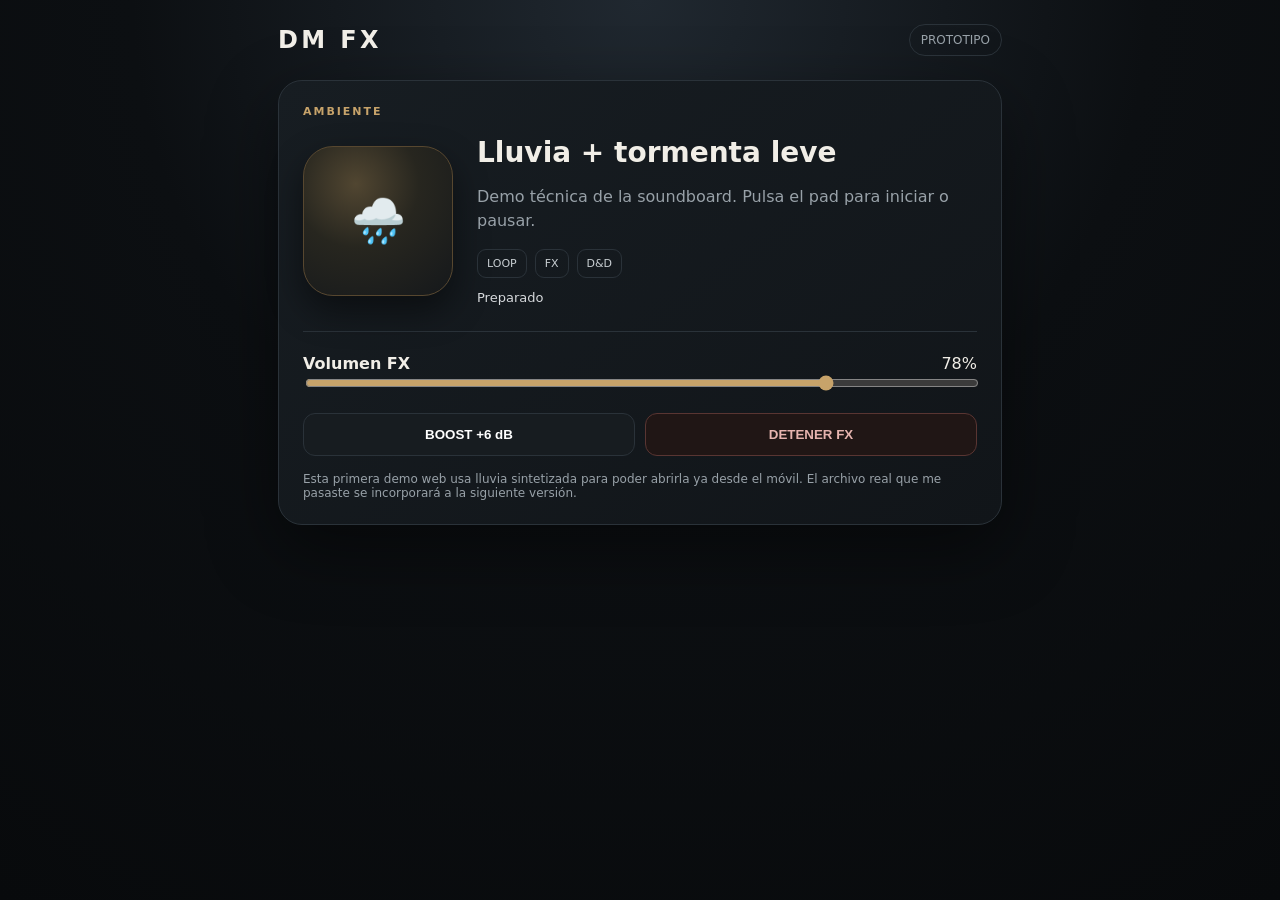
==== dmfx-demo/index.html @ 9a493b98 "Add DM FX mobile demo" ====
<!doctype html><html lang="es"><head><meta charset="utf-8"><meta name="viewport" content="width=device-width,initial-scale=1,viewport-fit=cover"><meta name="theme-color" content="#0c0f12"><title>DM FX</title><style>:root{--bg:#0c0f12;--panel:#161b20;--line:#2a3239;--text:#f1eee7;--muted:#98a1a8;--gold:#c7a36a}*{box-sizing:border-box}body{margin:0;background:radial-gradient(circle at top,#202830 0,#0c0f12 46%,#080a0c 100%);color:var(--text);font-family:Inter,system-ui,-apple-system,Segoe UI,sans-serif;min-height:100vh}.wrap{max-width:760px;margin:auto;padding:24px 18px 40px}.top{display:flex;justify-content:space-between;align-items:center;margin-bottom:24px}.brand{font-weight:900;letter-spacing:.14em;font-size:24px}.badge{border:1px solid var(--line);padding:8px 11px;border-radius:999px;color:var(--muted);font-size:12px}.card{background:linear-gradient(145deg,#171d22,#111519);border:1px solid var(--line);border-radius:24px;padding:24px;box-shadow:0 24px 70px #0007}.eyebrow{font-size:11px;letter-spacing:.18em;color:var(--gold);font-weight:800}.grid{display:grid;grid-template-columns:150px 1fr;gap:24px;align-items:center;margin-top:18px}.pad{width:150px;height:150px;border-radius:30px;border:1px solid #57472f;background:radial-gradient(circle at 35% 25%,#514631,#27261f 43%,#15181b 100%);color:white;font-size:44px;cursor:pointer;box-shadow:0 15px 35px #0007}.pad.playing{outline:4px solid #c7a36a22;border-color:var(--gold)}h1{font-size:28px;margin:0 0 8px}p{color:var(--muted);line-height:1.5}.tags{display:flex;gap:8px;flex-wrap:wrap}.tag{font-size:11px;padding:7px 9px;border:1px solid var(--line);border-radius:9px;color:#c7cdd1}.controls{margin-top:26px;border-top:1px solid var(--line);padding-top:22px}.row{display:flex;justify-content:space-between;align-items:center;gap:14px}.range{width:100%;accent-color:var(--gold)}.btns{display:flex;gap:10px;margin-top:18px}.btn{flex:1;padding:13px;border-radius:12px;border:1px solid var(--line);background:#171c20;color:white;font-weight:800}.btn.on{border-color:var(--gold);color:#f3d9ac}.stop{border-color:#593532;background:#201615;color:#e6b4af}.note{margin-top:16px;color:var(--muted);font-size:12px}.status{color:#d6d9dc;font-size:13px;margin-top:12px}@media(max-width:560px){.grid{grid-template-columns:1fr;text-align:center}.pad{margin:auto}.tags{justify-content:center}.top{align-items:flex-start;gap:10px}.brand{font-size:20px}}</style></head><body><div class="wrap"><div class="top"><div class="brand">DM FX</div><div class="badge">PROTOTIPO</div></div><section class="card"><div class="eyebrow">AMBIENTE</div><div class="grid"><button id="pad" class="pad">🌧️</button><div><h1>Lluvia + tormenta leve</h1><p>Demo técnica de la soundboard. Pulsa el pad para iniciar o pausar.</p><div class="tags"><span class="tag">LOOP</span><span class="tag">FX</span><span class="tag">D&D</span></div><div id="status" class="status">Preparado</div></div></div><div class="controls"><div class="row"><strong>Volumen FX</strong><span id="vtxt">78%</span></div><input id="vol" class="range" type="range" min="0" max="100" value="78"><div class="btns"><button id="boost" class="btn">BOOST +6 dB</button><button id="stop" class="btn stop">DETENER FX</button></div></div><div class="note">Esta primera demo web usa lluvia sintetizada para poder abrirla ya desde el móvil. El archivo real que me pasaste se incorporará a la siguiente versión.</div></section></div><script>let ctx,noise,gain,filter,rumble,timer,playing=false,boosted=false;const pad=document.getElementById('pad'),vol=document.getElementById('vol'),vtxt=document.getElementById('vtxt'),boost=document.getElementById('boost'),stop=document.getElementById('stop'),status=document.getElementById('status');function setup(){if(ctx)return;ctx=new (window.AudioContext||window.webkitAudioContext)();gain=ctx.createGain();filter=ctx.createBiquadFilter();filter.type='highpass';filter.frequency.value=450;filter.Q.value=.2;const len=ctx.sampleRate*4,b=ctx.createBuffer(2,len,ctx.sampleRate);for(let c=0;c<2;c++){const d=b.getChannelData(c);for(let i=0;i<len;i++){const n=Math.random()*2-1;d[i]=n*(.23+Math.random()*.16)}}noise=ctx.createBufferSource();noise.buffer=b;noise.loop=true;noise.connect(filter);filter.connect(gain);gain.connect(ctx.destination);noise.start();noise.playbackRate.value=.97;apply();ctx.suspend()}function apply(){if(gain)gain.gain.value=(+vol.value/100)*(boosted?1.35:.72);vtxt.textContent=vol.value+'%'}async function toggle(){setup();if(ctx.state==='suspended'){await ctx.resume();playing=true}else{await ctx.suspend();playing=false}ui()}function ui(){pad.classList.toggle('playing',playing);status.textContent=playing?'Lluvia activa':'Preparado'}pad.onclick=toggle;vol.oninput=apply;boost.onclick=()=>{setup();boosted=!boosted;boost.classList.toggle('on',boosted);boost.textContent=boosted?'BOOST +6 dB · ON':'BOOST +6 dB';apply()};stop.onclick=async()=>{if(ctx&&ctx.state==='running')await ctx.suspend();playing=false;ui()};</script></body></html>
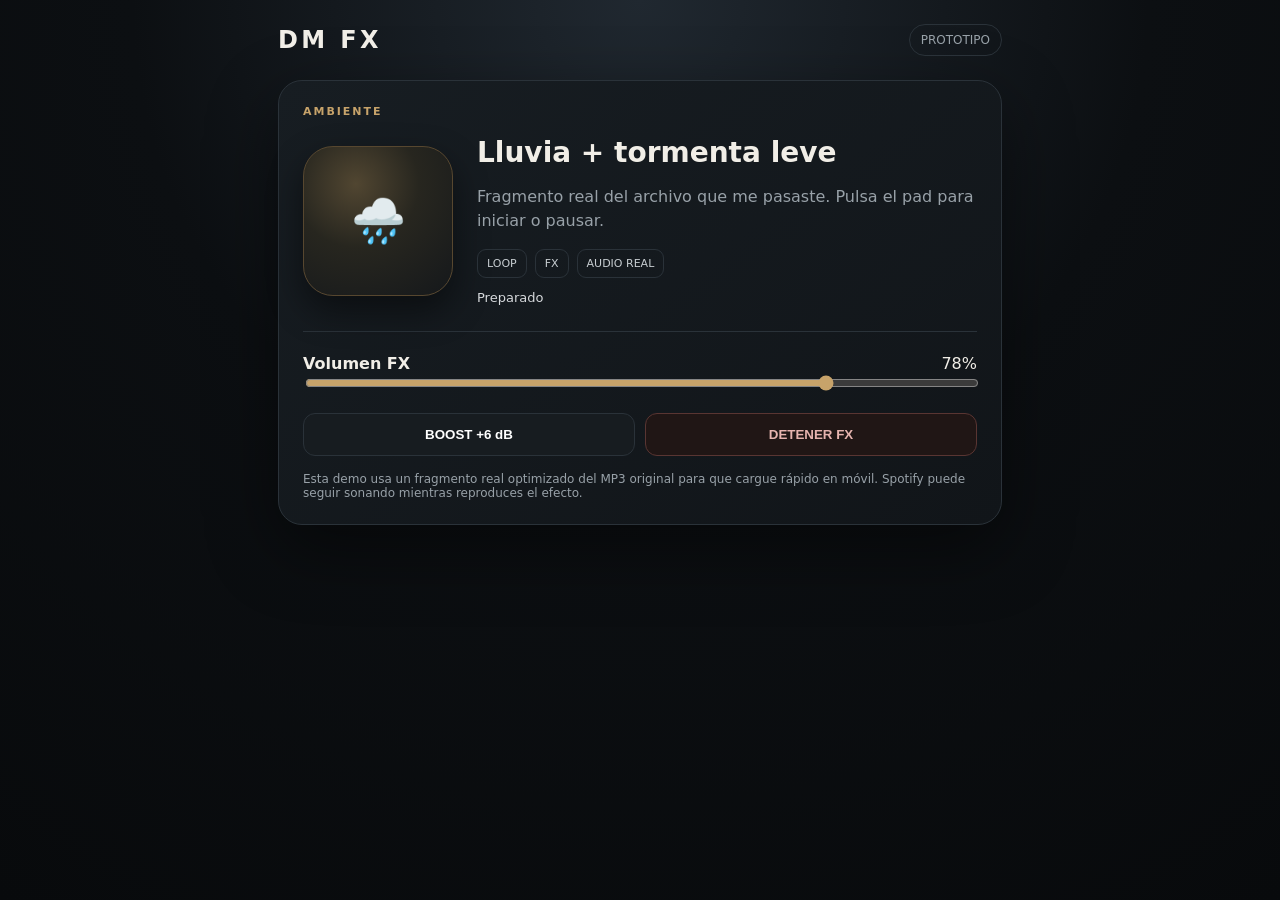
==== commit c79c2727: "Use real rain recording in DM FX demo" ====
--- a/dmfx-demo/index.html
+++ b/dmfx-demo/index.html
@@ -1 +1 @@
-<!doctype html><html lang="es"><head><meta charset="utf-8"><meta name="viewport" content="width=device-width,initial-scale=1,viewport-fit=cover"><meta name="theme-color" content="#0c0f12"><title>DM FX</title><style>:root{--bg:#0c0f12;--panel:#161b20;--line:#2a3239;--text:#f1eee7;--muted:#98a1a8;--gold:#c7a36a}*{box-sizing:border-box}body{margin:0;background:radial-gradient(circle at top,#202830 0,#0c0f12 46%,#080a0c 100%);color:var(--text);font-family:Inter,system-ui,-apple-system,Segoe UI,sans-serif;min-height:100vh}.wrap{max-width:760px;margin:auto;padding:24px 18px 40px}.top{display:flex;justify-content:space-between;align-items:center;margin-bottom:24px}.brand{font-weight:900;letter-spacing:.14em;font-size:24px}.badge{border:1px solid var(--line);padding:8px 11px;border-radius:999px;color:var(--muted);font-size:12px}.card{background:linear-gradient(145deg,#171d22,#111519);border:1px solid var(--line);border-radius:24px;padding:24px;box-shadow:0 24px 70px #0007}.eyebrow{font-size:11px;letter-spacing:.18em;color:var(--gold);font-weight:800}.grid{display:grid;grid-template-columns:150px 1fr;gap:24px;align-items:center;margin-top:18px}.pad{width:150px;height:150px;border-radius:30px;border:1px solid #57472f;background:radial-gradient(circle at 35% 25%,#514631,#27261f 43%,#15181b 100%);color:white;font-size:44px;cursor:pointer;box-shadow:0 15px 35px #0007}.pad.playing{outline:4px solid #c7a36a22;border-color:var(--gold)}h1{font-size:28px;margin:0 0 8px}p{color:var(--muted);line-height:1.5}.tags{display:flex;gap:8px;flex-wrap:wrap}.tag{font-size:11px;padding:7px 9px;border:1px solid var(--line);border-radius:9px;color:#c7cdd1}.controls{margin-top:26px;border-top:1px solid var(--line);padding-top:22px}.row{display:flex;justify-content:space-between;align-items:center;gap:14px}.range{width:100%;accent-color:var(--gold)}.btns{display:flex;gap:10px;margin-top:18px}.btn{flex:1;padding:13px;border-radius:12px;border:1px solid var(--line);background:#171c20;color:white;font-weight:800}.btn.on{border-color:var(--gold);color:#f3d9ac}.stop{border-color:#593532;background:#201615;color:#e6b4af}.note{margin-top:16px;color:var(--muted);font-size:12px}.status{color:#d6d9dc;font-size:13px;margin-top:12px}@media(max-width:560px){.grid{grid-template-columns:1fr;text-align:center}.pad{margin:auto}.tags{justify-content:center}.top{align-items:flex-start;gap:10px}.brand{font-size:20px}}</style></head><body><div class="wrap"><div class="top"><div class="brand">DM FX</div><div class="badge">PROTOTIPO</div></div><section class="card"><div class="eyebrow">AMBIENTE</div><div class="grid"><button id="pad" class="pad">🌧️</button><div><h1>Lluvia + tormenta leve</h1><p>Demo técnica de la soundboard. Pulsa el pad para iniciar o pausar.</p><div class="tags"><span class="tag">LOOP</span><span class="tag">FX</span><span class="tag">D&D</span></div><div id="status" class="status">Preparado</div></div></div><div class="controls"><div class="row"><strong>Volumen FX</strong><span id="vtxt">78%</span></div><input id="vol" class="range" type="range" min="0" max="100" value="78"><div class="btns"><button id="boost" class="btn">BOOST +6 dB</button><button id="stop" class="btn stop">DETENER FX</button></div></div><div class="note">Esta primera demo web usa lluvia sintetizada para poder abrirla ya desde el móvil. El archivo real que me pasaste se incorporará a la siguiente versión.</div></section></div><script>let ctx,noise,gain,filter,rumble,timer,playing=false,boosted=false;const pad=document.getElementById('pad'),vol=document.getElementById('vol'),vtxt=document.getElementById('vtxt'),boost=document.getElementById('boost'),stop=document.getElementById('stop'),status=document.getElementById('status');function setup(){if(ctx)return;ctx=new (window.AudioContext||window.webkitAudioContext)();gain=ctx.createGain();filter=ctx.createBiquadFilter();filter.type='highpass';filter.frequency.value=450;filter.Q.value=.2;const len=ctx.sampleRate*4,b=ctx.createBuffer(2,len,ctx.sampleRate);for(let c=0;c<2;c++){const d=b.getChannelData(c);for(let i=0;i<len;i++){const n=Math.random()*2-1;d[i]=n*(.23+Math.random()*.16)}}noise=ctx.createBufferSource();noise.buffer=b;noise.loop=true;noise.connect(filter);filter.connect(gain);gain.connect(ctx.destination);noise.start();noise.playbackRate.value=.97;apply();ctx.suspend()}function apply(){if(gain)gain.gain.value=(+vol.value/100)*(boosted?1.35:.72);vtxt.textContent=vol.value+'%'}async function toggle(){setup();if(ctx.state==='suspended'){await ctx.resume();playing=true}else{await ctx.suspend();playing=false}ui()}function ui(){pad.classList.toggle('playing',playing);status.textContent=playing?'Lluvia activa':'Preparado'}pad.onclick=toggle;vol.oninput=apply;boost.onclick=()=>{setup();boosted=!boosted;boost.classList.toggle('on',boosted);boost.textContent=boosted?'BOOST +6 dB · ON':'BOOST +6 dB';apply()};stop.onclick=async()=>{if(ctx&&ctx.state==='running')await ctx.suspend();playing=false;ui()};</script></body></html>+<!doctype html><html lang="es"><head><meta charset="utf-8"><meta name="viewport" content="width=device-width,initial-scale=1,viewport-fit=cover"><meta name="theme-color" content="#0c0f12"><title>DM FX</title><style>:root{--bg:#0c0f12;--panel:#161b20;--line:#2a3239;--text:#f1eee7;--muted:#98a1a8;--gold:#c7a36a}*{box-sizing:border-box}body{margin:0;background:radial-gradient(circle at top,#202830 0,#0c0f12 46%,#080a0c 100%);color:var(--text);font-family:Inter,system-ui,-apple-system,Segoe UI,sans-serif;min-height:100vh}.wrap{max-width:760px;margin:auto;padding:24px 18px 40px}.top{display:flex;justify-content:space-between;align-items:center;margin-bottom:24px}.brand{font-weight:900;letter-spacing:.14em;font-size:24px}.badge{border:1px solid var(--line);padding:8px 11px;border-radius:999px;color:var(--muted);font-size:12px}.card{background:linear-gradient(145deg,#171d22,#111519);border:1px solid var(--line);border-radius:24px;padding:24px;box-shadow:0 24px 70px #0007}.eyebrow{font-size:11px;letter-spacing:.18em;color:var(--gold);font-weight:800}.grid{display:grid;grid-template-columns:150px 1fr;gap:24px;align-items:center;margin-top:18px}.pad{width:150px;height:150px;border-radius:30px;border:1px solid #57472f;background:radial-gradient(circle at 35% 25%,#514631,#27261f 43%,#15181b 100%);color:white;font-size:44px;cursor:pointer;box-shadow:0 15px 35px #0007}.pad.playing{outline:4px solid #c7a36a22;border-color:var(--gold)}h1{font-size:28px;margin:0 0 8px}p{color:var(--muted);line-height:1.5}.tags{display:flex;gap:8px;flex-wrap:wrap}.tag{font-size:11px;padding:7px 9px;border:1px solid var(--line);border-radius:9px;color:#c7cdd1}.controls{margin-top:26px;border-top:1px solid var(--line);padding-top:22px}.row{display:flex;justify-content:space-between;align-items:center;gap:14px}.range{width:100%;accent-color:var(--gold)}.btns{display:flex;gap:10px;margin-top:18px}.btn{flex:1;padding:13px;border-radius:12px;border:1px solid var(--line);background:#171c20;color:white;font-weight:800}.btn.on{border-color:var(--gold);color:#f3d9ac}.stop{border-color:#593532;background:#201615;color:#e6b4af}.note{margin-top:16px;color:var(--muted);font-size:12px}.status{color:#d6d9dc;font-size:13px;margin-top:12px}@media(max-width:560px){.grid{grid-template-columns:1fr;text-align:center}.pad{margin:auto}.tags{justify-content:center}.top{align-items:flex-start;gap:10px}.brand{font-size:20px}}</style></head><body><div class="wrap"><div class="top"><div class="brand">DM FX</div><div class="badge">PROTOTIPO</div></div><section class="card"><div class="eyebrow">AMBIENTE</div><div class="grid"><button id="pad" class="pad">🌧️</button><div><h1>Lluvia + tormenta leve</h1><p>Fragmento real del archivo que me pasaste. Pulsa el pad para iniciar o pausar.</p><div class="tags"><span class="tag">LOOP</span><span class="tag">FX</span><span class="tag">AUDIO REAL</span></div><div id="status" class="status">Cargando audio…</div></div></div><div class="controls"><div class="row"><strong>Volumen FX</strong><span id="vtxt">78%</span></div><input id="vol" class="range" type="range" min="0" max="100" value="78"><div class="btns"><button id="boost" class="btn">BOOST +6 dB</button><button id="stop" class="btn stop">DETENER FX</button></div></div><div class="note">Esta demo usa un fragmento real optimizado del MP3 original para que cargue rápido en móvil. Spotify puede seguir sonando mientras reproduces el efecto.</div></section></div><audio id="audio" loop preload="auto"></audio><script>let ctx,src,gain,comp,ready=false,boosted=false,playing=false;const a=document.getElementById('audio'),pad=document.getElementById('pad'),vol=document.getElementById('vol'),vtxt=document.getElementById('vtxt'),boost=document.getElementById('boost'),stop=document.getElementById('stop'),status=document.getElementById('status');async function loadAudio(){try{const t=await fetch('rain-real.b64?2').then(r=>r.text());const bin=atob(t.trim());const bytes=new Uint8Array(bin.length);for(let i=0;i<bin.length;i++)bytes[i]=bin.charCodeAt(i);a.src=URL.createObjectURL(new Blob([bytes],{type:'audio/mpeg'}));ready=true;status.textContent='Preparado';}catch(e){status.textContent='Error cargando audio';}}function setup(){if(ctx)return;ctx=new (window.AudioContext||window.webkitAudioContext)();src=ctx.createMediaElementSource(a);gain=ctx.createGain();comp=ctx.createDynamicsCompressor();comp.threshold.value=-12;comp.knee.value=14;comp.ratio.value=4;comp.attack.value=.005;comp.release.value=.22;src.connect(gain);gain.connect(comp);comp.connect(ctx.destination);apply();}function apply(){vtxt.textContent=vol.value+'%';if(gain)gain.gain.value=(+vol.value/100)*(boosted?1.95:1)}function ui(){pad.classList.toggle('playing',playing);status.textContent=ready?(playing?'Lluvia activa':'Preparado'):'Cargando audio…'}async function toggle(){if(!ready)return;setup();if(ctx.state==='suspended')await ctx.resume();if(a.paused){await a.play();playing=true}else{a.pause();playing=false}ui()}pad.onclick=toggle;vol.oninput=apply;boost.onclick=()=>{setup();boosted=!boosted;boost.classList.toggle('on',boosted);boost.textContent=boosted?'BOOST +6 dB · ON':'BOOST +6 dB';apply()};stop.onclick=()=>{a.pause();a.currentTime=0;playing=false;ui()};a.onplay=()=>{playing=true;ui()};a.onpause=()=>{playing=false;ui()};loadAudio();</script></body></html>
